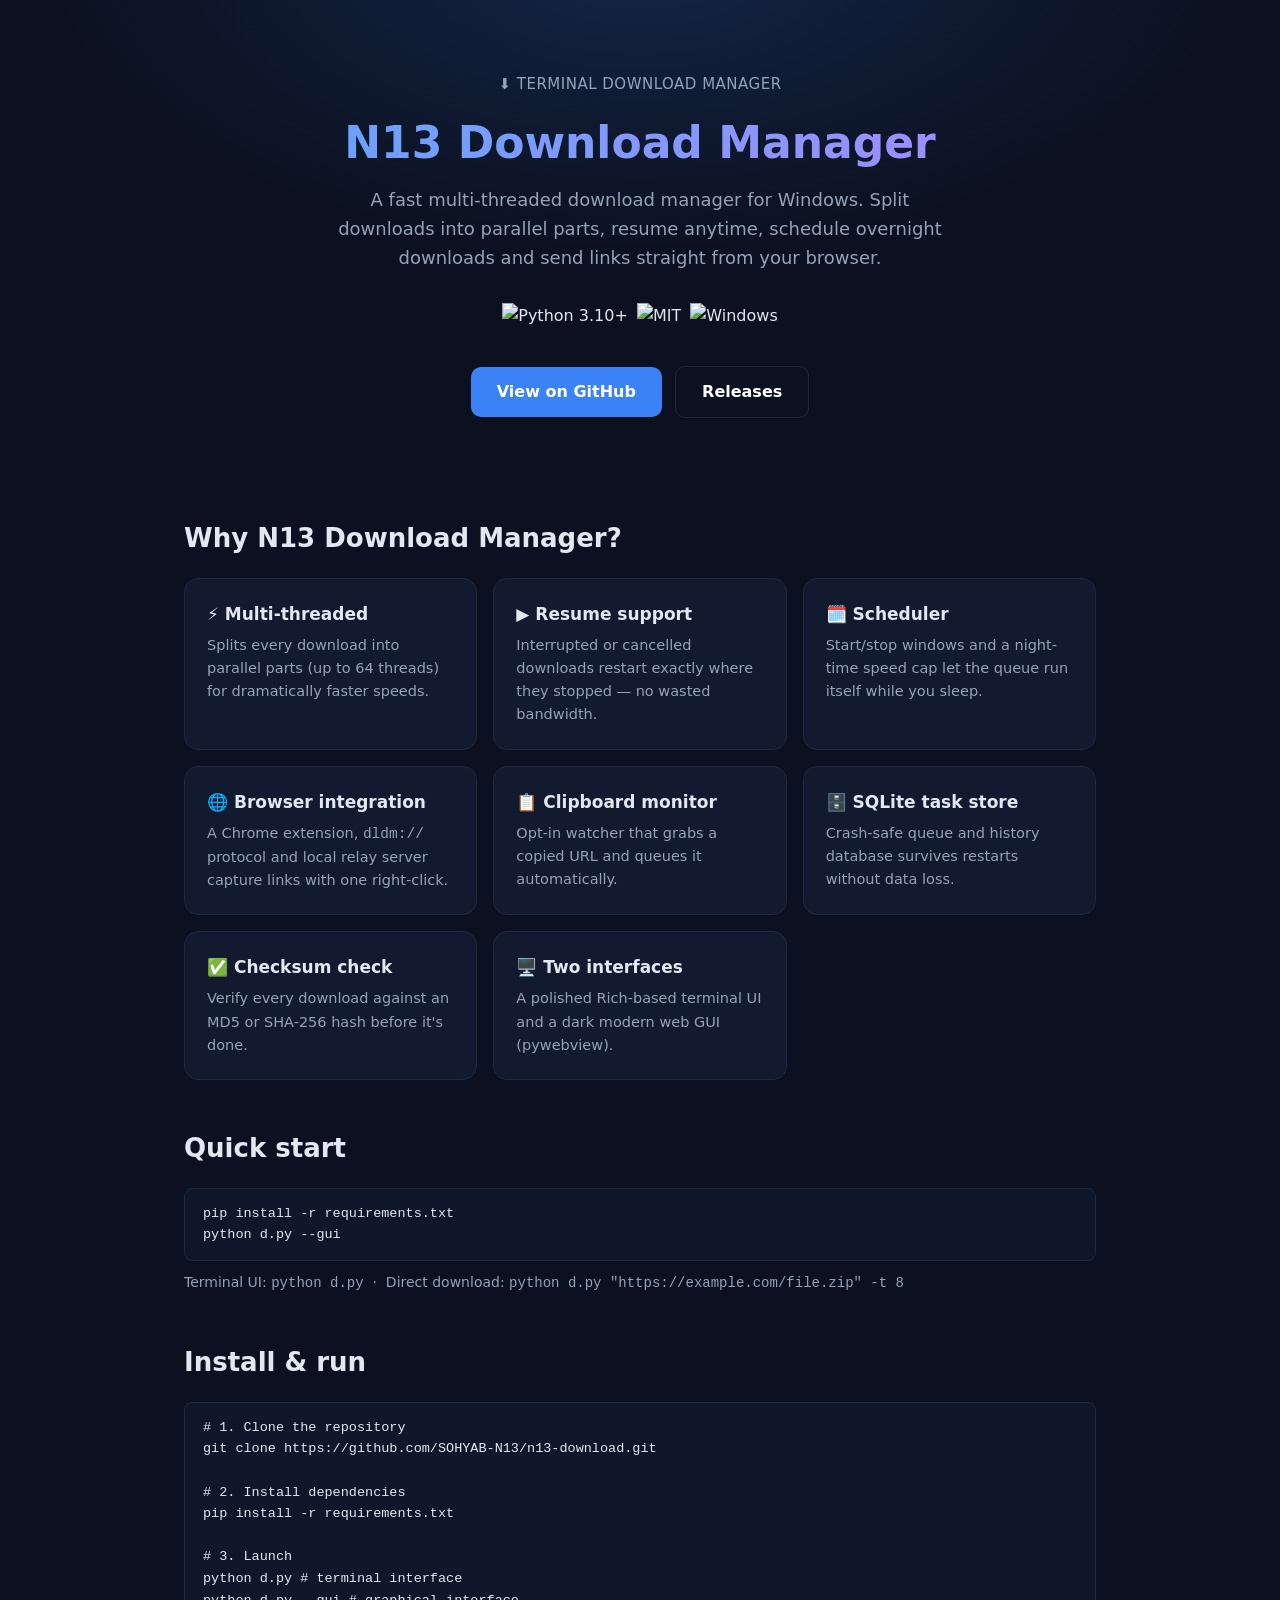
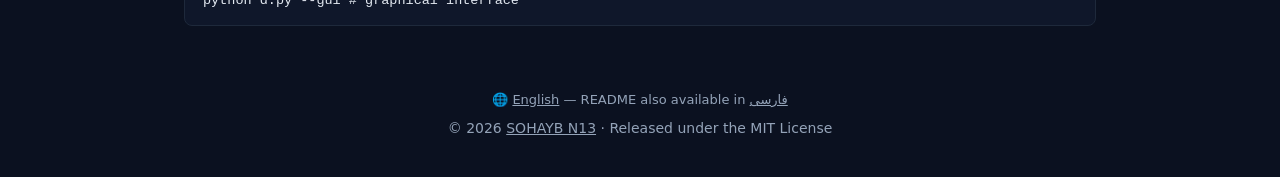
==== index.html @ 73bf5625 "feat: add SEO-friendly landing page (index.html) for GitHub Pages" ====
<!DOCTYPE html>
<html lang="en">
<head>
<meta charset="UTF-8">
<meta name="viewport" content="width=device-width, initial-scale=1.0">
<title>N13 Download Manager - Multi-threaded Download Manager for Windows</title>
<meta name="description" content="N13 Download Manager (TDM) is a fast multi-threaded download manager for Windows with resume, batch downloads, scheduler, clipboard monitor, checksum verification and Chrome extension integration. TUI + GUI.">
<meta property="og:title" content="N13 Download Manager">
<meta property="og:description" content="Multi-threaded download manager for Windows. Resume, batch, scheduler, browser integration.">
<link rel="icon" href="data:image/svg+xml,<svg xmlns='http://www.w3.org/2000/svg' viewBox='0 0 40 40'><rect width='40' height='40' rx='10' fill='%232563EB'/><path d='M20 8v14m0 0-6-6m6 6 6-6M11 30h18' stroke='white' stroke-width='3' stroke-linecap='round' stroke-linejoin='round' fill='none'/></svg>">
<style>
  :root { --bg:#0b1120; --card:#111a2e; --line:#1e293b; --text:#e2e8f0; --muted:#94a3b8; --accent:#3b82f6; --accent2:#8b5cf6; }
  * { margin:0; padding:0; box-sizing:border-box; }
  body { font-family:system-ui,-apple-system,'Segoe UI',Roboto,sans-serif; background:var(--bg); color:var(--text); line-height:1.6; }
  .wrap { max-width:960px; margin:0 auto; padding:0 24px; }
  header { padding:72px 0 48px; text-align:center; background:radial-gradient(600px 300px at 50% -10%, rgba(59,130,246,.18), transparent); }
  .logo { font-size:15px; color:var(--muted); letter-spacing:.5px; }
  h1 { font-size:44px; margin:12px 0 8px; background:linear-gradient(90deg,#60a5fa,#a78bfa); -webkit-background-clip:text; background-clip:text; color:transparent; }
  .tagline { font-size:18px; color:var(--muted); max-width:640px; margin:0 auto 28px; }
  .badges { margin-bottom:32px; }
  .badges img { height:28px; margin:2px; }
  .btn { display:inline-block; background:var(--accent); color:#fff; text-decoration:none; padding:12px 26px; border-radius:10px; font-weight:600; margin:4px; transition:transform .15s, background .15s; }
  .btn:hover { background:#2563eb; transform:translateY(-2px); }
  .btn.ghost { background:transparent; border:1px solid var(--line); }
  .btn.ghost:hover { border-color:var(--accent); background:rgba(59,130,246,.08); }
  h2 { font-size:26px; margin:48px 0 18px; }
  .grid { display:grid; grid-template-columns:repeat(auto-fit,minmax(280px,1fr)); gap:16px; }
  .card { background:var(--card); border:1px solid var(--line); border-radius:14px; padding:22px; }
  .card h3 { font-size:17px; margin-bottom:6px; }
  .card p { color:var(--muted); font-size:14.5px; }
  .mono { font-family:ui-monospace,Consolas,monospace; background:#0f172a; border:1px solid var(--line); border-radius:8px; padding:14px 18px; overflow-x:auto; font-size:13.5px; }
  code { font-family:ui-monospace,Consolas,monospace; }
  .btnrow { margin-top:6px; }
  footer { margin:64px 0 40px; text-align:center; color:var(--muted); font-size:14px; }
  .lang { font-size:13px; color:var(--muted); margin-bottom:6px; }
</style>
</head>
<body>

<header>
  <div class="wrap">
    <div class="logo">⬇️ TERMINAL DOWNLOAD MANAGER</div>
    <h1>N13 Download Manager</h1>
    <p class="tagline">A fast multi-threaded download manager for Windows. Split downloads into parallel parts, resume anytime, schedule overnight downloads and send links straight from your browser.</p>
    <div class="badges">
      <img src="https://img.shields.io/badge/Python-3.10%2B-3776AB?style=for-the-badge&logo=python&logoColor=white" alt="Python 3.10+">
      <img src="https://img.shields.io/badge/License-MIT-green.svg?style=for-the-badge" alt="MIT">
      <img src="https://img.shields.io/badge/Platform-Windows-blue.svg?style=for-the-badge&logo=windows&logoColor=white" alt="Windows">
    </div>
    <div class="btnrow">
      <a class="btn" href="https://github.com/SOHYAB-N13/n13-download">View on GitHub</a>
      <a class="btn ghost" href="https://github.com/SOHYAB-N13/n13-download/releases">Releases</a>
    </div>
  </div>
</header>

<main class="wrap">

  <h2>Why N13 Download Manager?</h2>
  <div class="grid">
    <div class="card"><h3>⚡ Multi-threaded</h3><p>Splits every download into parallel parts (up to 64 threads) for dramatically faster speeds.</p></div>
    <div class="card"><h3>▶️ Resume support</h3><p>Interrupted or cancelled downloads restart exactly where they stopped — no wasted bandwidth.</p></div>
    <div class="card"><h3>🗓️ Scheduler</h3><p>Start/stop windows and a night-time speed cap let the queue run itself while you sleep.</p></div>
    <div class="card"><h3>🌐 Browser integration</h3><p>A Chrome extension, <code>dldm://</code> protocol and local relay server capture links with one right-click.</p></div>
    <div class="card"><h3>📋 Clipboard monitor</h3><p>Opt-in watcher that grabs a copied URL and queues it automatically.</p></div>
    <div class="card"><h3>🗄️ SQLite task store</h3><p>Crash-safe queue and history database survives restarts without data loss.</p></div>
    <div class="card"><h3>✅ Checksum check</h3><p>Verify every download against an MD5 or SHA-256 hash before it's done.</p></div>
    <div class="card"><h3>🖥️ Two interfaces</h3><p>A polished Rich-based terminal UI and a dark modern web GUI (pywebview).</p></div>
  </div>

  <h2>Quick start</h2>
  <div class="mono">pip install -r requirements.txt<br>python d.py --gui</div>
  <p style="color:var(--muted);font-size:14px;margin-top:10px;">Terminal UI: <code>python d.py</code> &nbsp;·&nbsp; Direct download: <code>python d.py "https://example.com/file.zip" -t 8</code></p>

  <h2>Install &amp; run</h2>
  <div class="mono"># 1. Clone the repository<br>git clone https://github.com/SOHYAB-N13/n13-download.git<br><br># 2. Install dependencies<br>pip install -r requirements.txt<br><br># 3. Launch<br>python d.py          # terminal interface<br>python d.py --gui    # graphical interface</div>

</main>

<footer>
  <div class="wrap">
    <p class="lang">🌐 <a href="#top" style="color:var(--muted)">English</a> — README also available in <a href="https://github.com/SOHYAB-N13/n13-download#%F0%9F%87%AE%F0%9F%87%B7-%D9%81%D8%A7%D8%B1%D8%B3%DB%8C" style="color:var(--muted)">فارسی</a></p>
    <p>© 2026 <a href="https://github.com/SOHYAB-N13" style="color:var(--muted)">SOHAYB N13</a> · Released under the MIT License</p>
  </div>
</footer>

</body>
</html>
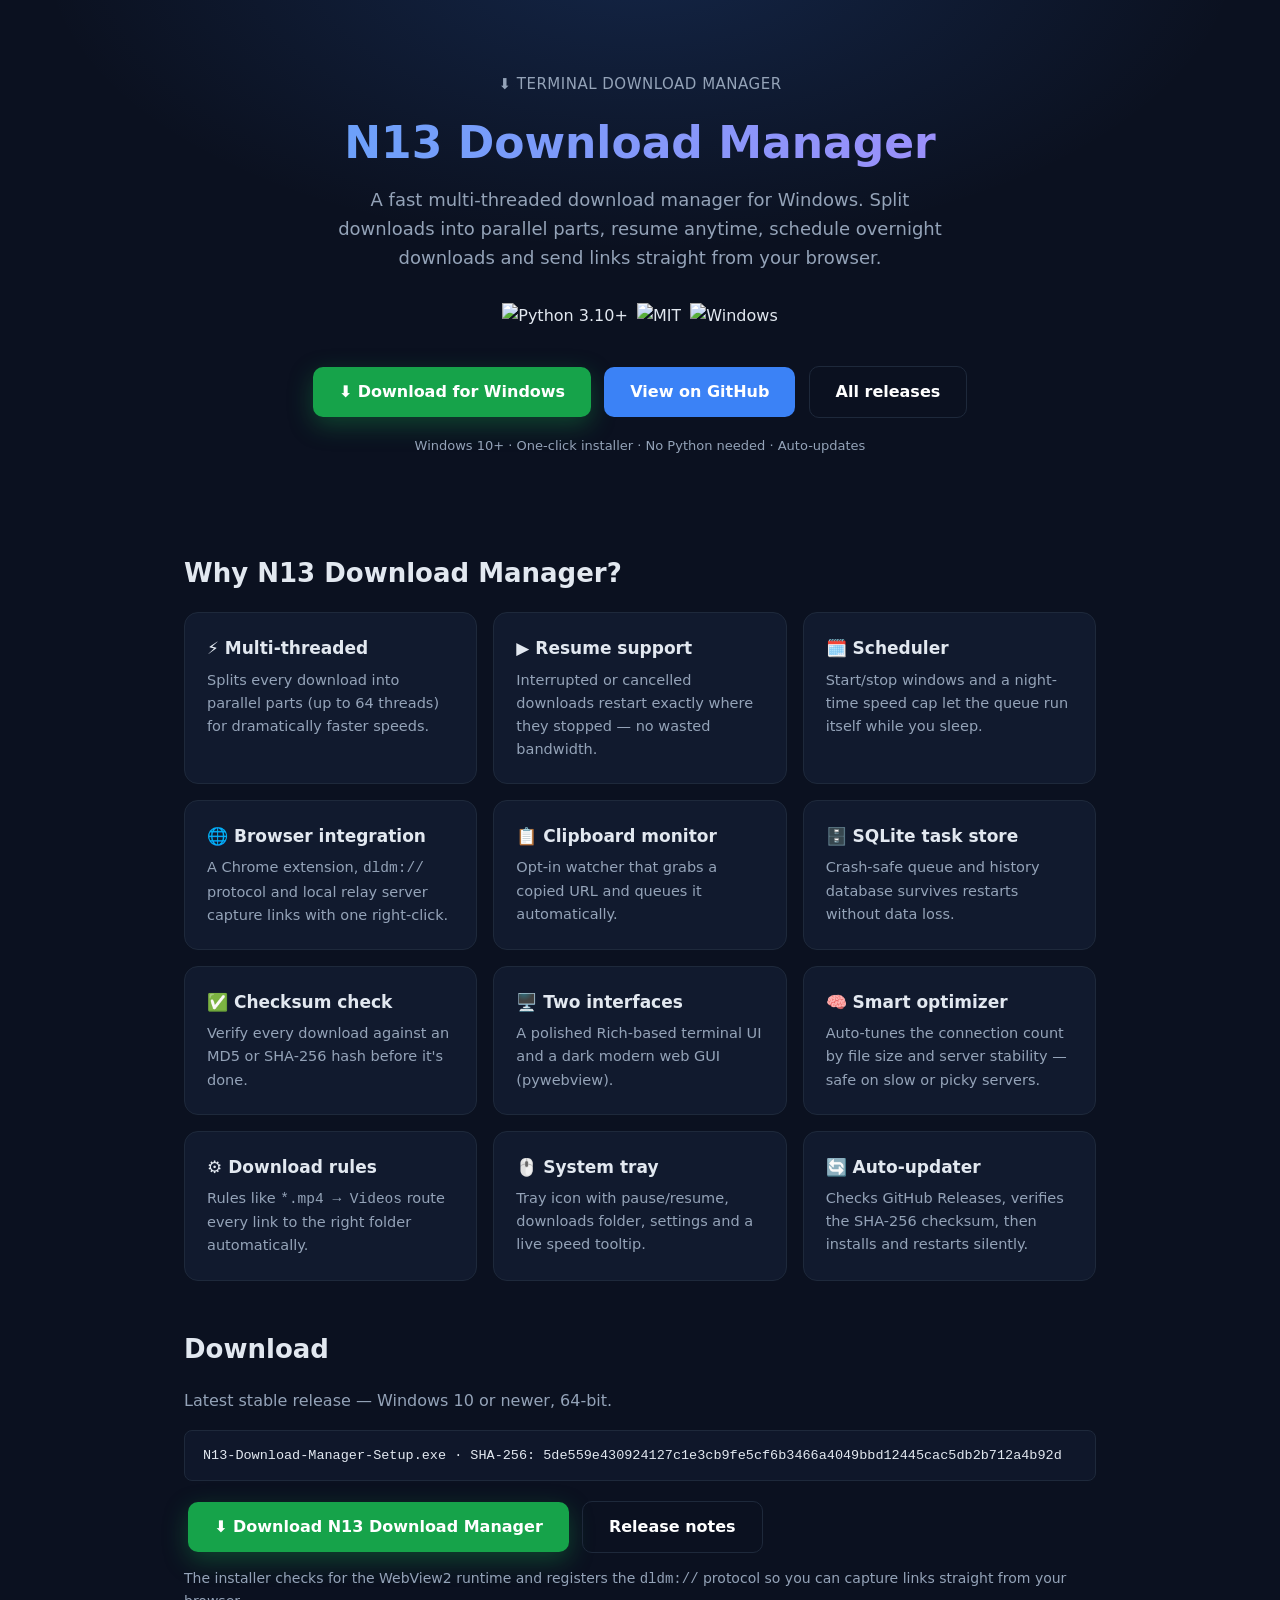
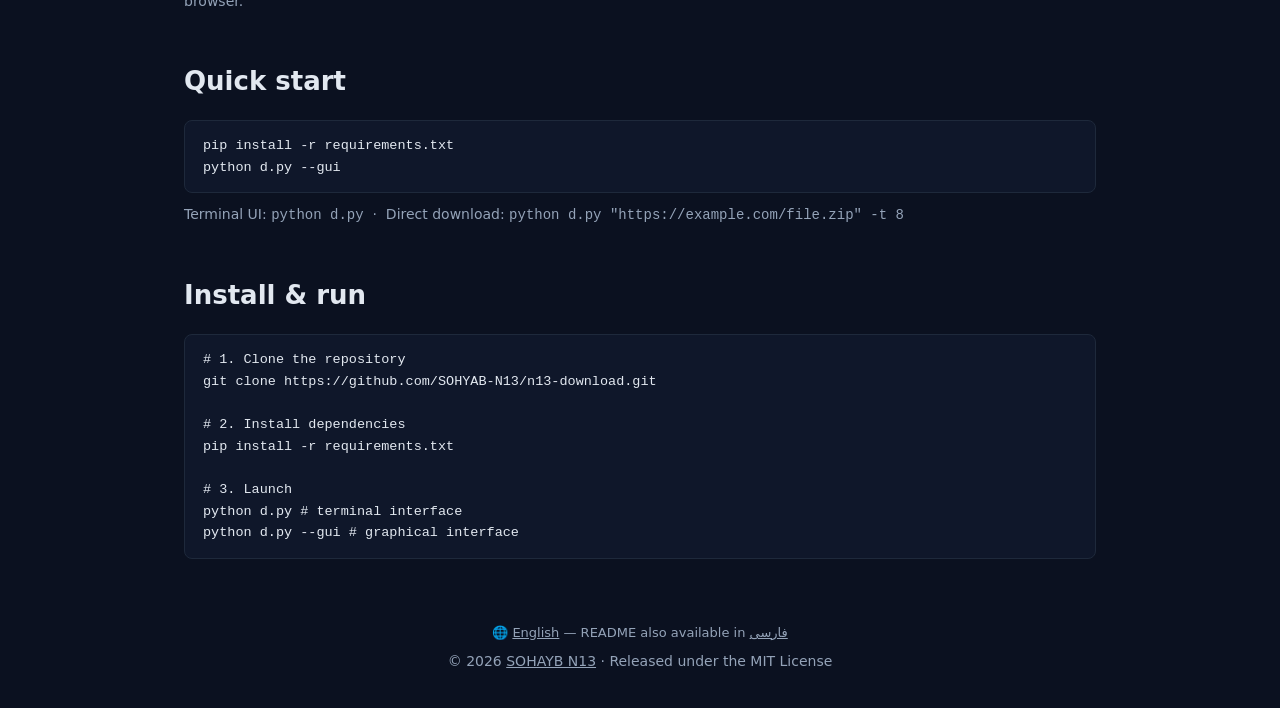
==== commit b497cf59: "docs: update features with smart optimizer, rules, tray, auto-updater, installer, i18n; add download" ====
--- a/index.html
+++ b/index.html
@@ -21,6 +21,8 @@
   .badges img { height:28px; margin:2px; }
   .btn { display:inline-block; background:var(--accent); color:#fff; text-decoration:none; padding:12px 26px; border-radius:10px; font-weight:600; margin:4px; transition:transform .15s, background .15s; }
   .btn:hover { background:#2563eb; transform:translateY(-2px); }
+  .btn.download { background:#16a34a; box-shadow:0 8px 24px rgba(22,163,74,.35); }
+  .btn.download:hover { background:#15803d; }
   .btn.ghost { background:transparent; border:1px solid var(--line); }
   .btn.ghost:hover { border-color:var(--accent); background:rgba(59,130,246,.08); }
   h2 { font-size:26px; margin:48px 0 18px; }
@@ -48,9 +50,11 @@
       <img src="https://img.shields.io/badge/Platform-Windows-blue.svg?style=for-the-badge&logo=windows&logoColor=white" alt="Windows">
     </div>
     <div class="btnrow">
+      <a class="btn download" href="https://github.com/SOHYAB-N13/n13-download/releases/latest/download/N13-Download-Manager-Setup.exe">⬇️ Download for Windows</a>
       <a class="btn" href="https://github.com/SOHYAB-N13/n13-download">View on GitHub</a>
-      <a class="btn ghost" href="https://github.com/SOHYAB-N13/n13-download/releases">Releases</a>
+      <a class="btn ghost" href="https://github.com/SOHYAB-N13/n13-download/releases">All releases</a>
     </div>
+    <p style="color:var(--muted);font-size:13px;margin-top:14px;">Windows 10+ · One-click installer · No Python needed · Auto-updates</p>
   </div>
 </header>
 
@@ -66,7 +70,20 @@
     <div class="card"><h3>🗄️ SQLite task store</h3><p>Crash-safe queue and history database survives restarts without data loss.</p></div>
     <div class="card"><h3>✅ Checksum check</h3><p>Verify every download against an MD5 or SHA-256 hash before it's done.</p></div>
     <div class="card"><h3>🖥️ Two interfaces</h3><p>A polished Rich-based terminal UI and a dark modern web GUI (pywebview).</p></div>
+    <div class="card"><h3>🧠 Smart optimizer</h3><p>Auto-tunes the connection count by file size and server stability — safe on slow or picky servers.</p></div>
+    <div class="card"><h3>⚙️ Download rules</h3><p>Rules like <code>*.mp4 → Videos</code> route every link to the right folder automatically.</p></div>
+    <div class="card"><h3>🖱️ System tray</h3><p>Tray icon with pause/resume, downloads folder, settings and a live speed tooltip.</p></div>
+    <div class="card"><h3>🔄 Auto-updater</h3><p>Checks GitHub Releases, verifies the SHA-256 checksum, then installs and restarts silently.</p></div>
   </div>
+
+  <h2>Download</h2>
+  <p style="color:var(--muted);margin-bottom:16px;">Latest stable release — Windows 10 or newer, 64-bit.</p>
+  <div class="mono">N13-Download-Manager-Setup.exe · SHA-256: 5de559e430924127c1e3cb9fe5cf6b3466a4049bbd12445cac5db2b712a4b92d</div>
+  <p style="margin-top:16px;">
+    <a class="btn download" href="https://github.com/SOHYAB-N13/n13-download/releases/latest/download/N13-Download-Manager-Setup.exe">⬇️ Download N13 Download Manager</a>
+    <a class="btn ghost" href="https://github.com/SOHYAB-N13/n13-download/releases/latest">Release notes</a>
+  </p>
+  <p style="color:var(--muted);font-size:14px;margin-top:10px;">The installer checks for the WebView2 runtime and registers the <code>dldm://</code> protocol so you can capture links straight from your browser.</p>
 
   <h2>Quick start</h2>
   <div class="mono">pip install -r requirements.txt<br>python d.py --gui</div>
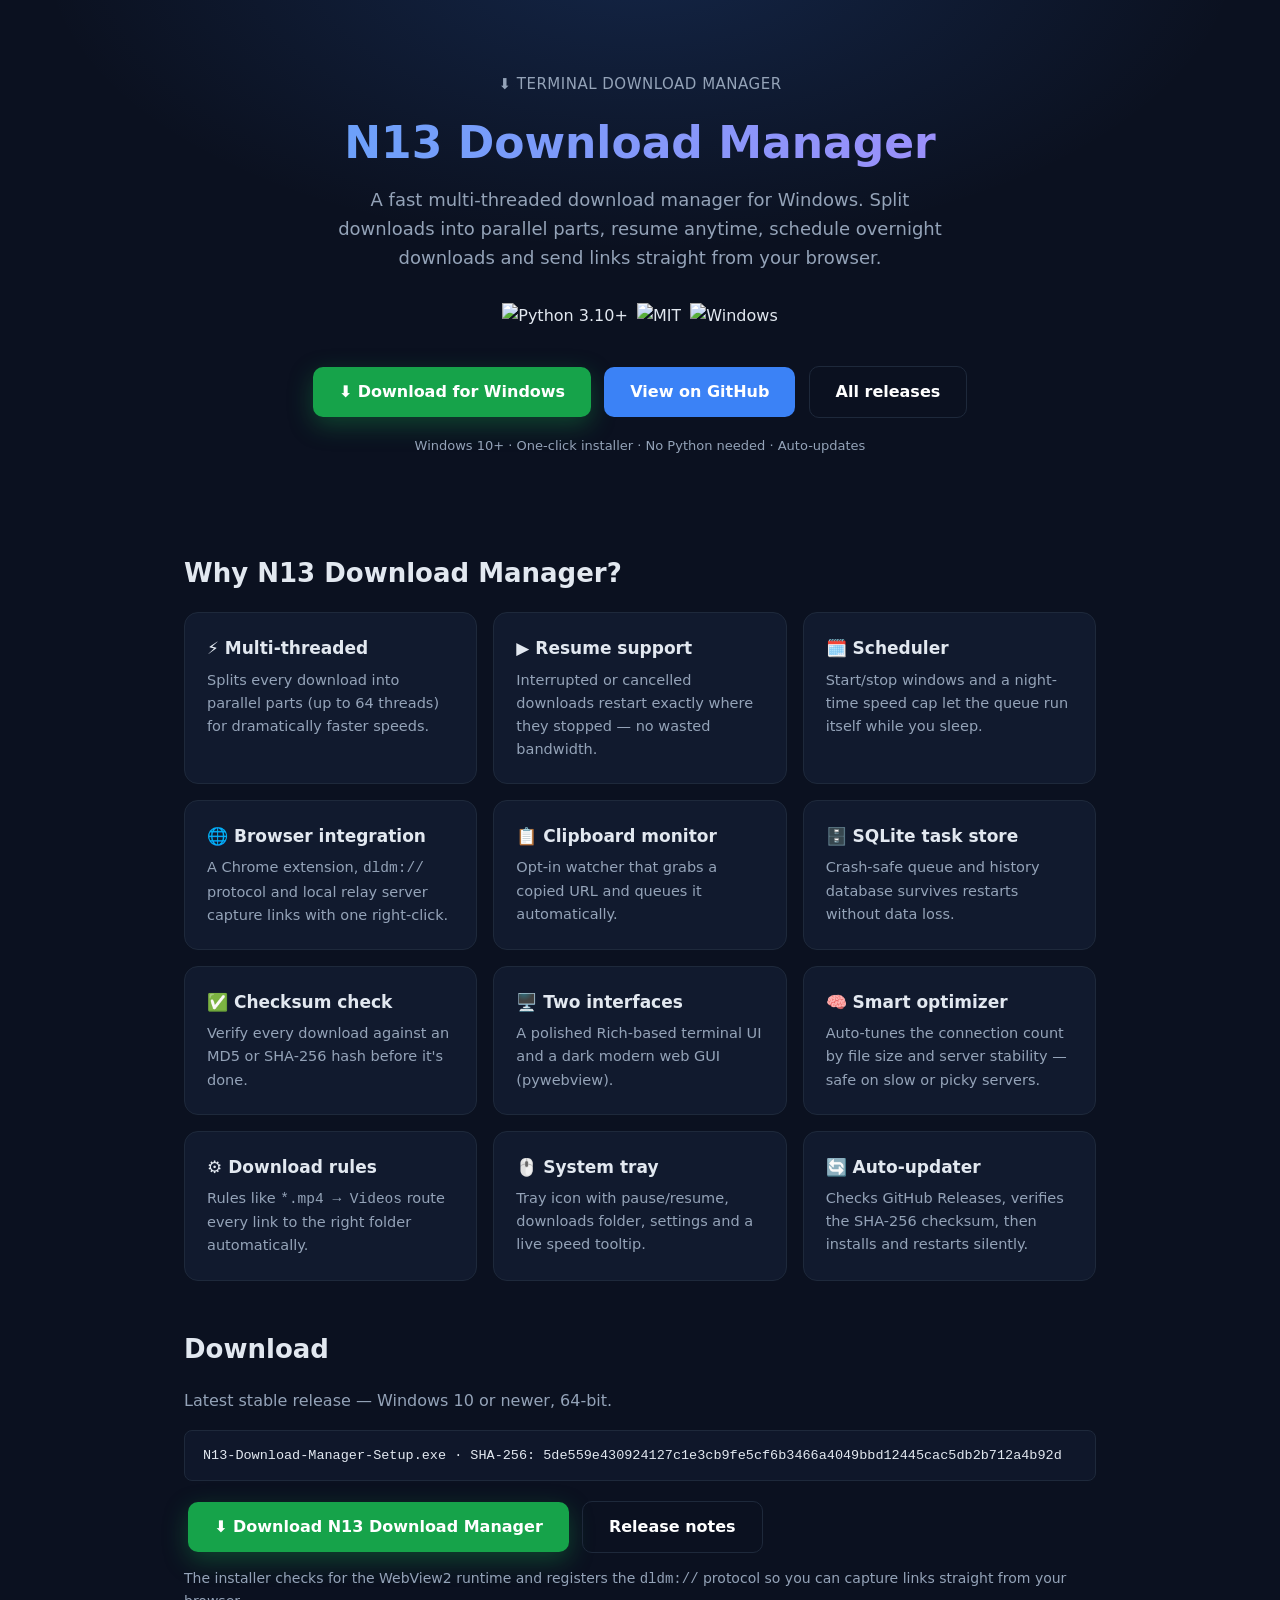
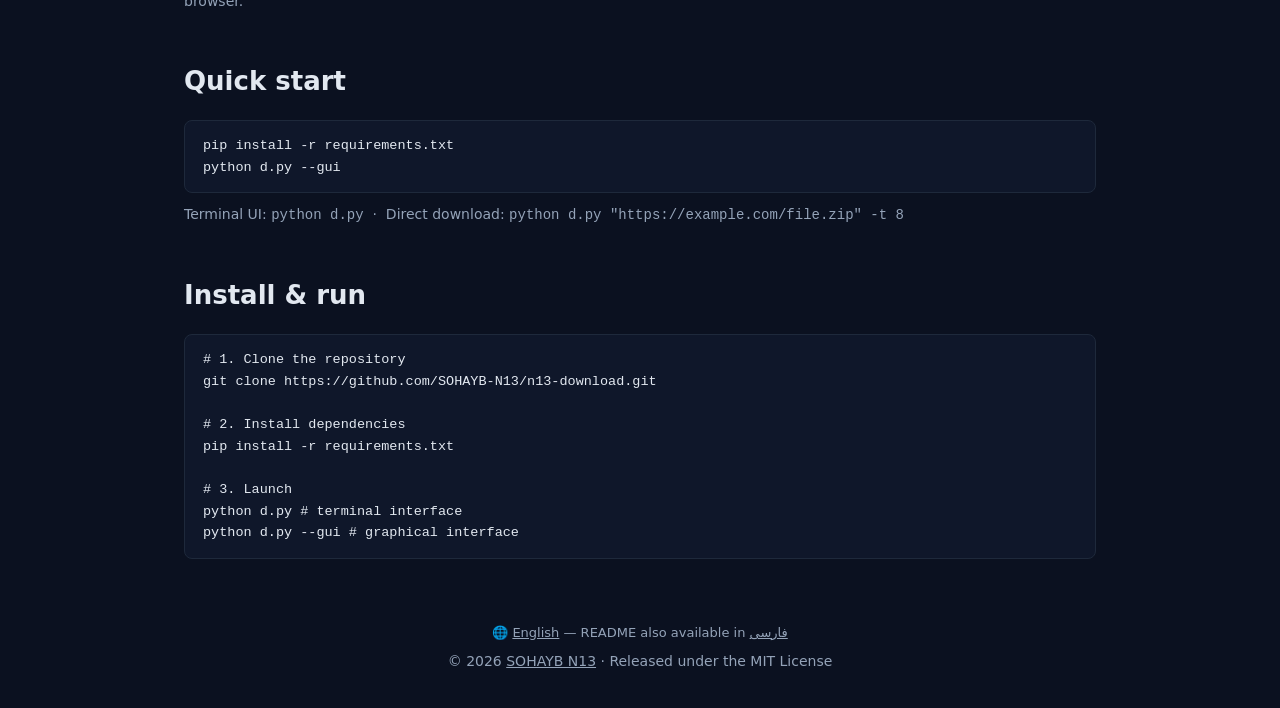
==== commit dcbbc6d3: "chore: migrate GitHub references to SOHAYB-N13" ====
--- a/index.html
+++ b/index.html
@@ -50,9 +50,9 @@
       <img src="https://img.shields.io/badge/Platform-Windows-blue.svg?style=for-the-badge&logo=windows&logoColor=white" alt="Windows">
     </div>
     <div class="btnrow">
-      <a class="btn download" href="https://github.com/SOHYAB-N13/n13-download/releases/latest/download/N13-Download-Manager-Setup.exe">⬇️ Download for Windows</a>
-      <a class="btn" href="https://github.com/SOHYAB-N13/n13-download">View on GitHub</a>
-      <a class="btn ghost" href="https://github.com/SOHYAB-N13/n13-download/releases">All releases</a>
+      <a class="btn download" href="https://github.com/SOHAYB-N13/n13-download/releases/latest/download/N13-Download-Manager-Setup.exe">⬇️ Download for Windows</a>
+      <a class="btn" href="https://github.com/SOHAYB-N13/n13-download">View on GitHub</a>
+      <a class="btn ghost" href="https://github.com/SOHAYB-N13/n13-download/releases">All releases</a>
     </div>
     <p style="color:var(--muted);font-size:13px;margin-top:14px;">Windows 10+ · One-click installer · No Python needed · Auto-updates</p>
   </div>
@@ -80,8 +80,8 @@
   <p style="color:var(--muted);margin-bottom:16px;">Latest stable release — Windows 10 or newer, 64-bit.</p>
   <div class="mono">N13-Download-Manager-Setup.exe · SHA-256: 5de559e430924127c1e3cb9fe5cf6b3466a4049bbd12445cac5db2b712a4b92d</div>
   <p style="margin-top:16px;">
-    <a class="btn download" href="https://github.com/SOHYAB-N13/n13-download/releases/latest/download/N13-Download-Manager-Setup.exe">⬇️ Download N13 Download Manager</a>
-    <a class="btn ghost" href="https://github.com/SOHYAB-N13/n13-download/releases/latest">Release notes</a>
+    <a class="btn download" href="https://github.com/SOHAYB-N13/n13-download/releases/latest/download/N13-Download-Manager-Setup.exe">⬇️ Download N13 Download Manager</a>
+    <a class="btn ghost" href="https://github.com/SOHAYB-N13/n13-download/releases/latest">Release notes</a>
   </p>
   <p style="color:var(--muted);font-size:14px;margin-top:10px;">The installer checks for the WebView2 runtime and registers the <code>dldm://</code> protocol so you can capture links straight from your browser.</p>
 
@@ -90,14 +90,14 @@
   <p style="color:var(--muted);font-size:14px;margin-top:10px;">Terminal UI: <code>python d.py</code> &nbsp;·&nbsp; Direct download: <code>python d.py "https://example.com/file.zip" -t 8</code></p>
 
   <h2>Install &amp; run</h2>
-  <div class="mono"># 1. Clone the repository<br>git clone https://github.com/SOHYAB-N13/n13-download.git<br><br># 2. Install dependencies<br>pip install -r requirements.txt<br><br># 3. Launch<br>python d.py          # terminal interface<br>python d.py --gui    # graphical interface</div>
+  <div class="mono"># 1. Clone the repository<br>git clone https://github.com/SOHAYB-N13/n13-download.git<br><br># 2. Install dependencies<br>pip install -r requirements.txt<br><br># 3. Launch<br>python d.py          # terminal interface<br>python d.py --gui    # graphical interface</div>
 
 </main>
 
 <footer>
   <div class="wrap">
-    <p class="lang">🌐 <a href="#top" style="color:var(--muted)">English</a> — README also available in <a href="https://github.com/SOHYAB-N13/n13-download#%F0%9F%87%AE%F0%9F%87%B7-%D9%81%D8%A7%D8%B1%D8%B3%DB%8C" style="color:var(--muted)">فارسی</a></p>
-    <p>© 2026 <a href="https://github.com/SOHYAB-N13" style="color:var(--muted)">SOHAYB N13</a> · Released under the MIT License</p>
+    <p class="lang">🌐 <a href="#top" style="color:var(--muted)">English</a> — README also available in <a href="https://github.com/SOHAYB-N13/n13-download#%F0%9F%87%AE%F0%9F%87%B7-%D9%81%D8%A7%D8%B1%D8%B3%DB%8C" style="color:var(--muted)">فارسی</a></p>
+    <p>© 2026 <a href="https://github.com/SOHAYB-N13" style="color:var(--muted)">SOHAYB N13</a> · Released under the MIT License</p>
   </div>
 </footer>
 
